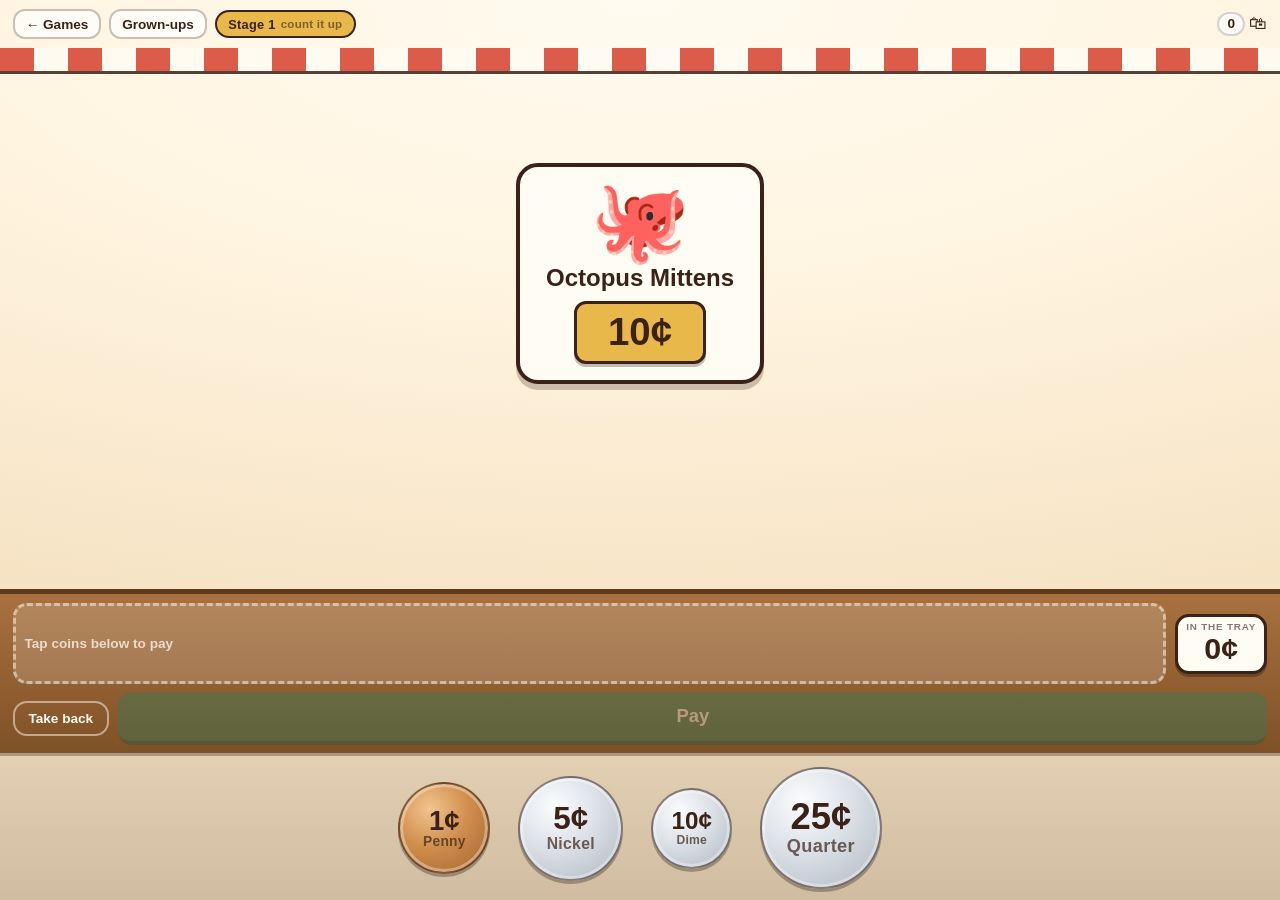
==== games/coin-shop/index.html @ e1546492 "Added coin shop game" ====
<!DOCTYPE html>
<html lang="en">
<head>
<meta charset="utf-8">
<meta name="viewport" content="width=device-width, initial-scale=1, maximum-scale=1, user-scalable=no">
<title>Coin Shop</title>
<meta name="description" content="Making amounts out of pennies, nickels, dimes and quarters.">
<link rel="icon" href="data:image/svg+xml,<svg xmlns='http://www.w3.org/2000/svg' viewBox='0 0 100 100'><text y='.9em' font-size='90'>&#129689;</text></svg>">
<script src="../../shared/storage.js"></script>
<style>
  :root{
    --wall:#FFF4E0;
    --wall-deep:#F6E3C4;
    --wood:#A9713F;
    --wood-dark:#7F5127;
    --ink:#3A2218;
    --cream:#FFFCF3;
    --pop:#D6402E;
    --green:#2E7D5B;
    --gold:#E8B84B;
    --silver:#D9DEE4;
    --copper:#C97F3E;
    --font:'Avenir Next','Futura','Trebuchet MS',Verdana,sans-serif;
  }

  *{box-sizing:border-box;-webkit-tap-highlight-color:transparent;}
  html,body{height:100%;margin:0;}
  body{
    font-family:var(--font);
    color:var(--ink);
    background:var(--wall-deep);
    overflow:hidden;
    touch-action:manipulation;
  }

  #app{
    position:relative;
    height:100dvh;
    display:flex;
    flex-direction:column;
    background:
      radial-gradient(120% 70% at 50% 0%, #FFFBF0 0%, var(--wall) 46%, var(--wall-deep) 100%);
  }

  /* ---------- shared bits ---------- */
  .btn{
    font-family:var(--font);font-size:1.05rem;font-weight:700;
    color:var(--cream);background:var(--green);
    border:none;border-bottom:4px solid rgba(0,0,0,.28);
    border-radius:14px;padding:.75em 1.5em;cursor:pointer;
  }
  .btn:active{transform:translateY(2px);border-bottom-width:2px;}
  .btn:disabled{opacity:.4;cursor:default;transform:none;}
  .btn.quiet{
    background:transparent;color:var(--ink);
    border:2px solid rgba(58,34,24,.35);border-bottom-width:2px;
  }
  .btn.danger{background:var(--pop);}
  .btn:focus-visible,.coin:focus-visible,.seg button:focus-visible{
    outline:4px solid var(--gold);outline-offset:3px;
  }

  /* ---------- top bar ---------- */
  #bar{
    display:flex;align-items:center;gap:.5rem;
    padding:.55rem .8rem;flex:none;
  }
  #bar a,#bar button.chip{
    background:rgba(255,255,255,.7);border:2px solid rgba(58,34,24,.28);
    color:var(--ink);border-radius:12px;padding:.42em .8em;
    font-family:var(--font);font-size:.85rem;font-weight:700;
    text-decoration:none;white-space:nowrap;cursor:pointer;
  }
  #stageChip{
    background:var(--gold);border:2px solid var(--ink);
    border-radius:999px;padding:.35em .9em;
    font-size:.8rem;font-weight:800;letter-spacing:.02em;
    display:flex;align-items:center;gap:.4em;
  }
  #stageChip i{font-style:normal;opacity:.6;font-size:.72rem;}
  #bag{
    margin-left:auto;display:flex;align-items:center;gap:.25rem;
    font-size:1.1rem;line-height:1;
  }
  #bagCount{
    font-size:.85rem;font-weight:800;
    background:rgba(255,255,255,.75);border-radius:999px;
    padding:.25em .6em;border:2px solid rgba(58,34,24,.2);
  }
  #bagItems{letter-spacing:-.15em;opacity:.9;}

  /* ---------- shop ---------- */
  #shop{
    position:relative;flex:1;min-height:0;
    display:flex;flex-direction:column;align-items:center;justify-content:center;
    gap:.5rem;padding:.2rem 1rem .6rem;
  }
  #awning{
    position:absolute;top:0;left:0;right:0;height:26px;flex:none;
    background:repeating-linear-gradient(90deg,var(--pop) 0 34px,var(--cream) 34px 68px);
    border-bottom:3px solid var(--ink);
    opacity:.85;
  }
  #item{
    background:var(--cream);
    border:4px solid var(--ink);
    border-radius:22px;
    box-shadow:0 6px 0 rgba(58,34,24,.25);
    padding:.7rem 1.6rem 1rem;
    display:flex;flex-direction:column;align-items:center;gap:.1rem;
    position:relative;max-width:min(92vw,460px);
    cursor:pointer;
  }
  #item.pop{animation:pop .4s ease;}
  #item.bought{animation:bought .7s cubic-bezier(.4,0,.2,1) forwards;}
  #itemEmoji{font-size:clamp(3rem,13vw,5rem);line-height:1.05;}
  #itemName{
    font-size:clamp(1.05rem,4vw,1.5rem);font-weight:800;
    text-align:center;line-height:1.15;
  }
  #priceTag{
    margin-top:.45rem;
    background:var(--gold);border:3px solid var(--ink);
    border-radius:12px;padding:.2em .8em;
    font-size:clamp(1.6rem,6.5vw,2.4rem);font-weight:800;line-height:1.1;
    box-shadow:0 3px 0 rgba(58,34,24,.3);
  }
  #keeper{
    font-size:.92rem;font-weight:600;color:rgba(58,34,24,.65);
    text-align:center;max-width:32ch;min-height:1.3em;
  }
  #feedback{
    font-size:clamp(.95rem,3.4vw,1.15rem);font-weight:800;
    text-align:center;min-height:2.6em;max-width:34ch;line-height:1.3;
    display:flex;align-items:center;
  }
  #feedback.good{color:var(--green);}
  #feedback.miss{color:var(--pop);}

  @keyframes pop{0%{transform:scale(.86);opacity:0;}60%{transform:scale(1.04);}100%{transform:none;opacity:1;}}
  @keyframes bought{to{transform:translate(38vw,-42vh) scale(.18) rotate(12deg);opacity:0;}}

  /* ---------- counter ---------- */
  #counter{
    flex:none;
    background:linear-gradient(var(--wood) 0%, var(--wood-dark) 100%);
    border-top:5px solid #5E3A1B;
    padding:.6rem .8rem .5rem;
    display:flex;flex-direction:column;gap:.45rem;
  }
  #trayRow{display:flex;align-items:center;gap:.6rem;}
  #tray{
    --unit:clamp(34px,8.6vw,54px);
    flex:1;min-height:calc(var(--unit) * 1.5);
    display:flex;flex-wrap:wrap;align-content:center;gap:5px;
    background:rgba(255,255,255,.16);
    border:3px dashed rgba(255,252,243,.5);
    border-radius:14px;padding:6px;
  }
  #tray.shake{animation:shake .4s ease;}
  #tray.empty::before{
    content:"Tap coins below to pay";
    color:rgba(255,252,243,.75);font-size:.85rem;font-weight:700;
    padding:.4em .2em;
  }
  @keyframes shake{
    0%,100%{transform:translateX(0);}
    25%{transform:translateX(-8px);}60%{transform:translateX(8px);}
  }

  #totalBox{
    flex:none;min-width:5.2em;text-align:center;
    background:var(--cream);border:3px solid var(--ink);border-radius:14px;
    padding:.25em .5em .35em;box-shadow:0 3px 0 rgba(0,0,0,.28);
  }
  #totalBox small{display:block;font-size:.62rem;font-weight:800;letter-spacing:.08em;opacity:.6;}
  #totalNum{font-size:clamp(1.3rem,5vw,1.9rem);font-weight:800;line-height:1.1;}
  #totalBox.hidden #totalNum{color:rgba(58,34,24,.35);}
  #totalBox.flash{animation:flash .5s ease;}
  @keyframes flash{0%,100%{background:var(--cream);}40%{background:var(--gold);}}

  #actions{display:flex;align-items:center;gap:.6rem;}
  #payBtn{flex:1;font-size:1.15rem;}
  #clearBtn{font-size:.85rem;padding:.6em 1em;color:var(--cream);border-color:rgba(255,252,243,.5);}

  /* ---------- coins ---------- */
  .coin{
    --d:1;
    width:calc(var(--d) * var(--unit));
    height:calc(var(--d) * var(--unit));
    flex:none;padding:0;cursor:pointer;
    border-radius:50%;
    border:2px solid rgba(58,34,24,.55);
    display:flex;flex-direction:column;align-items:center;justify-content:center;
    font-family:var(--font);color:var(--ink);
    box-shadow:0 3px 0 rgba(0,0,0,.28), inset 0 0 0 3px rgba(255,255,255,.35);
    transition:transform .12s ease;
  }
  .coin:active{transform:translateY(2px) scale(.96);}
  .coin .val{font-weight:800;font-size:calc(var(--d) * var(--unit) * .3);line-height:1;}
  .coin .nm{font-weight:700;font-size:calc(var(--d) * var(--unit) * .15);opacity:.7;letter-spacing:.02em;}
  .coin.silver{background:radial-gradient(circle at 34% 28%, #FBFCFD 0%, #DDE2E8 42%, #AEB6BF 100%);}
  .coin.copper{background:radial-gradient(circle at 34% 28%, #F2C48E 0%, #D08F4E 44%, #A4632C 100%);}
  .coin.drop{animation:drop .28s cubic-bezier(.2,1.4,.5,1);}
  .coin.pulse{animation:pulse 1s ease infinite;}
  .coin.paid{animation:paid .5s ease forwards;}
  @keyframes drop{from{transform:translateY(-26px) scale(.7);opacity:0;}to{transform:none;opacity:1;}}
  @keyframes pulse{
    0%,100%{box-shadow:0 3px 0 rgba(0,0,0,.28), inset 0 0 0 3px rgba(255,255,255,.35), 0 0 0 0 rgba(232,184,75,.9);}
    50%{box-shadow:0 3px 0 rgba(0,0,0,.28), inset 0 0 0 3px rgba(255,255,255,.35), 0 0 0 13px rgba(232,184,75,0);}
  }
  @keyframes paid{to{transform:translate(34vw,-30vh) scale(.4);opacity:0;}}

  #rack{
    --unit:clamp(56px,14.5vw,92px);
    flex:none;
    display:flex;align-items:center;justify-content:center;
    gap:clamp(10px,3.5vw,28px);
    padding:.7rem .8rem calc(.7rem + env(safe-area-inset-bottom,0px));
    background:linear-gradient(rgba(58,34,24,.1), rgba(58,34,24,.2));
    border-top:3px solid rgba(58,34,24,.25);
  }

  /* ---------- overlay ---------- */
  #overlay{
    position:absolute;inset:0;z-index:40;display:none;
    background:rgba(58,34,24,.6);
    padding:1rem;overflow:auto;
  }
  #overlay.open{display:flex;align-items:center;justify-content:center;}
  .sheet{
    background:var(--cream);border:4px solid var(--ink);border-radius:20px;
    max-width:640px;width:100%;padding:1.2rem 1.3rem 1.3rem;
    max-height:92dvh;overflow:auto;margin:auto;
  }
  .sheet h2{margin:.1rem 0 .5rem;font-size:1.45rem;}
  .sheet h3{margin:1.2rem 0 .4rem;font-size:1rem;}
  .sheet p{margin:.35rem 0;font-size:.92rem;line-height:1.5;}
  .muted{color:rgba(58,34,24,.62);}
  .celebrate{text-align:center;}
  .celebrate .big{font-size:3.4rem;line-height:1.1;}
  .row{display:flex;align-items:center;justify-content:space-between;gap:1rem;margin:.7rem 0;font-size:.92rem;}
  .row input{
    font-family:var(--font);font-size:1.1rem;font-weight:700;width:5em;
    padding:.35em .5em;border:3px solid var(--ink);border-radius:10px;background:#fff;
  }
  .seg{display:flex;gap:6px;flex-wrap:wrap;}
  .seg button{
    font-family:var(--font);font-weight:700;font-size:.85rem;
    border:2px solid rgba(58,34,24,.35);background:#fff;color:var(--ink);
    border-radius:10px;padding:.4em .75em;cursor:pointer;
  }
  .seg button.on{background:var(--ink);color:var(--cream);}
  .stats{display:grid;grid-template-columns:repeat(auto-fit,minmax(110px,1fr));gap:8px;margin:.6rem 0;}
  .stat{background:rgba(58,34,24,.06);border-radius:12px;padding:.6em .7em;}
  .stat b{display:block;font-size:1.4rem;}
  .stat span{font-size:.75rem;font-weight:700;opacity:.65;}
  .sheet .actions{display:flex;gap:.6rem;flex-wrap:wrap;margin-top:1.2rem;}

  @media (max-height:560px){
    #itemEmoji{font-size:clamp(2.2rem,9vw,3rem);}
    #keeper{display:none;}
    #feedback{min-height:1.6em;}
  }
  @media (prefers-reduced-motion:reduce){
    *{animation:none !important;transition:none !important;}
  }
</style>
</head>
<body>
<div id="app">

  <div id="bar">
    <a href="../../">&#8592; Games</a>
    <button class="chip" id="grownups">Grown-ups</button>
    <span id="stageChip">Stage 1 <i id="stageWhat">count it up</i></span>
    <div id="bag"><span id="bagItems"></span><span id="bagCount">0</span>&#128717;</div>
  </div>

  <div id="shop">
    <div id="awning" aria-hidden="true"></div>
    <div id="item" role="button" tabindex="0" aria-live="polite">
      <span id="itemEmoji">&#129412;</span>
      <span id="itemName">Loading the shelves&hellip;</span>
      <span id="priceTag">&mdash;</span>
    </div>
    <div id="keeper"></div>
    <div id="feedback"></div>
  </div>

  <div id="counter">
    <div id="trayRow">
      <div id="tray" class="empty"></div>
      <div id="totalBox">
        <small>IN THE TRAY</small>
        <div id="totalNum">0&cent;</div>
      </div>
    </div>
    <div id="actions">
      <button class="btn quiet" id="clearBtn">Take back</button>
      <button class="btn" id="payBtn" disabled>Pay</button>
    </div>
  </div>

  <div id="rack"></div>

  <div id="overlay" aria-hidden="true"></div>
</div>

<script>
(function(){
  "use strict";

  /* ---------------- coins ---------------- */
  // d is how big the coin draws relative to the others. A nickel really is fatter
  // than a dime, and kids sort by size long before they sort by value.
  const COINS = [
    { v:1,  name:"Penny",   metal:"copper", d:1.00 },
    { v:5,  name:"Nickel",  metal:"silver", d:1.14 },
    { v:10, name:"Dime",    metal:"silver", d:0.88 },
    { v:25, name:"Quarter", metal:"silver", d:1.32 }
  ];
  const VALUES = COINS.map(c => c.v);           // low to high
  const BIG_FIRST = VALUES.slice().reverse();   // 25,10,5,1

  /* ---------------- the shelves ---------------- */
  const ITEMS = [
    ["\u{1F414}","Rubber Chicken"], ["\u{1F9E6}","One Lonely Sock"],
    ["\u{1F952}","Pickle on a Stick"], ["\u{1F9B7}","Dragon Tooth"],
    ["\u{1F9EA}","Jar of Elbow Grease"], ["\u{1F388}","Half-Flat Balloon"],
    ["\u{1F443}","Nose on a String"], ["\u{1F40C}","Racing Snail"],
    ["\u{1F9C5}","Onion Lollipop"], ["\u{1FAA8}","Pet Rock"],
    ["\u{1F9C0}","Squeaky Cheese"], ["\u{1F986}","Duck Whistle"],
    ["\u{1F3A9}","Hat for a Cat"], ["\u{1F34C}","Banana Phone"],
    ["\u{1F438}","Frog in a Box"], ["\u{1F576}","Sunglasses for Night"],
    ["\u{1FA83}","Boomerang That Stays Gone"], ["\u{1F355}","Pizza Gum"],
    ["\u{1F9F8}","Bear With No Ears"], ["\u{1FAB1}","Worm on a String"],
    ["\u{1F3BA}","Very Tiny Trumpet"], ["\u{1F9FC}","Invisible Soap"],
    ["\u{1F451}","Crown for a Hamster"], ["\u{1F996}","Dinosaur Slipper"],
    ["\u{1F36D}","Sour Everything Pop"], ["\u{1F97E}","Boot for a Bird"],
    ["\u{1FA84}","Wand (batteries extra)"], ["\u{1F9CA}","Ice Cube Collection"],
    ["\u{1F419}","Octopus Mittens"], ["\u{1F4DE}","Phone for Ghosts"],
    ["\u{1F941}","Drum That Only Squeaks"], ["\u{1F335}","Huggable Cactus"],
    ["\u{1F373}","Pancake Frisbee"], ["\u{1F9F5}","Spaghetti Shoelaces"],
    ["\u{1F987}","Bat-Shaped Umbrella"], ["\u{1F6C1}","Bathtub for One Ant"],
    ["\u{1F9E2}","Backwards Hat"], ["\u{1F36F}","Honey for Bears Only"],
    ["\u{1F9FF}","Lucky Left Shoelace"], ["\u{1F420}","Fish That Sings Off Key"]
  ];

  const LINES = [
    "That one squeaks.", "Careful — it bites. A little.",
    "Last one in the shop!", "I found it in the attic.",
    "It only works on Tuesdays.", "Sorry, it smells like bananas.",
    "That used to be much bigger.", "Excellent taste.",
    "The box is free. The box is also missing.",
    "It came from a very silly place.", "No refunds. No returns. No regrets.",
    "It hums when nobody is looking.", "I'd buy it myself, but I'm the shopkeeper."
  ];

  /* ---------------- price levels ---------------- */
  // Each level is a rung of difficulty inside whichever stage he's on.
  const LEVELS = [
    { note:"dimes and nickels, under 50¢",
      gen(){ return 5 * ri(1,10); } },
    { note:"any 5¢ step up to 95¢",
      gen(){ return 5 * ri(1,19); } },
    { note:"any amount up to 99¢, pennies included",
      gen(){ return ri(6,99); } },
    { note:"anything up to $1.99",
      gen(){ return ri(26,199); } }
  ];

  const $ = s => document.querySelector(s);
  const tray = $("#tray"), rack = $("#rack"), overlay = $("#overlay");

  const ri = (lo,hi) => lo + Math.floor(Math.random()*(hi-lo+1));
  const pick = a => a[Math.floor(Math.random()*a.length)];

  /* ---------------- storage ---------------- */
  const store = {
    mem:{}, ok:true,
    async get(k){
      try{ const r = await window.storage.get(k); return r ? JSON.parse(r.value) : null; }
      catch(e){ this.ok = false; return this.mem[k] || null; }
    },
    async set(k,v){
      this.mem[k] = v;
      try{ await window.storage.set(k, JSON.stringify(v)); }catch(e){ this.ok = false; }
    }
  };

  let S = null;
  let sessionStart = Date.now();
  let saveTimer = null;
  function save(){
    clearTimeout(saveTimer);
    saveTimer = setTimeout(() => store.set("coinshop:v1", S), 350);
  }

  function freshState(){
    return {
      stage:1,            // 1 count it up, 2 fewest coins, 3 fewest coins, no counter
      level:0,            // which rung of price difficulty
      hist:[],            // one entry per finished purchase, cleared on a stage change
      levelHist:[],       // same idea for the price rung
      stageMode:"auto",   // auto | 1 | 2 | 3
      sound:true, voice:true,
      bought:[],          // emoji of everything he's taken home
      purchases:0, attempts:0, firstTry:0, optimalPays:0,
      coinUse:{1:0,5:0,10:0,25:0},
      skipped:{5:0,10:0,25:0},   // times the tidy answer wanted this coin and he used smaller ones
      seconds:0, sessions:0,
      // the purchase in progress, so a reload doesn't lose it
      item:null, price:0, trayCoins:[], tries:0, hinted:false
    };
  }

  /* ---------------- sound ---------------- */
  let actx = null;
  function audio(){
    try{ actx = actx || new (window.AudioContext||window.webkitAudioContext)(); return actx; }
    catch(e){ return null; }
  }
  function tone(freq, dur, when, type, vol){
    if (!S || !S.sound) return;
    const a = audio(); if(!a) return;
    const o = a.createOscillator(), g = a.createGain();
    o.type = type || "triangle"; o.frequency.value = freq;
    g.gain.setValueAtTime(0.0001, a.currentTime + when);
    g.gain.exponentialRampToValueAtTime(vol || 0.16, a.currentTime + when + 0.015);
    g.gain.exponentialRampToValueAtTime(0.0001, a.currentTime + when + dur);
    o.connect(g); g.connect(a.destination);
    o.start(a.currentTime + when); o.stop(a.currentTime + when + dur + 0.05);
  }
  const clink   = v => { tone(880 + v*8, 0.07, 0, "triangle", 0.11); tone(1320 + v*8, 0.05, 0.03, "sine", 0.07); };
  const unclink = () => tone(420, 0.07, 0, "triangle", 0.09);
  const chaching= () => { tone(1046,0.1,0,"sine",0.15); tone(1568,0.1,0.08,"sine",0.15); tone(2093,0.35,0.16,"sine",0.12); };
  const buzz    = () => { tone(190,0.16,0,"square",0.09); tone(150,0.2,0.12,"square",0.09); };
  const fanfare = () => { [523,659,784,1046].forEach((f,i) => tone(f,0.28,i*0.13,"triangle",0.15)); };

  /* ---------------- voice ---------------- */
  let voice = null;
  function pickVoice(){
    try{
      const vs = speechSynthesis.getVoices().filter(v => /^en/i.test(v.lang));
      voice = vs.find(v => /female|samantha|karen|moira|zira/i.test(v.name)) || vs[0] || null;
    }catch(e){}
  }
  try{ pickVoice(); speechSynthesis.onvoiceschanged = pickVoice; }catch(e){}

  function say(text, rate){
    if (!S || !S.voice) return;
    try{
      speechSynthesis.cancel();
      const u = new SpeechSynthesisUtterance(text);
      u.rate = rate || 0.9; u.pitch = 1.05;
      if (voice) u.voice = voice;
      speechSynthesis.speak(u);
    }catch(e){}
  }

  /* ---------------- money helpers ---------------- */
  function priceText(c){
    if (c < 100) return c + "¢";
    return "$" + (c/100).toFixed(2);
  }
  function priceWords(c){
    if (c < 100) return c + " cents";
    const d = Math.floor(c/100), r = c % 100;
    return d + (d === 1 ? " dollar" : " dollars") + (r ? " and " + r + " cents" : "");
  }
  const trayTotal = () => S.trayCoins.reduce((n,c) => n + c.v, 0);

  function countsOf(list){
    const m = {1:0,5:0,10:0,25:0};
    list.forEach(c => m[c.v]++);
    return m;
  }
  // With US coins, grabbing the biggest that fits always gives the fewest coins,
  // so this doubles as "the tidy answer".
  function greedy(cents){
    const m = {1:0,5:0,10:0,25:0};
    let left = cents;
    BIG_FIRST.forEach(v => { m[v] = Math.floor(left / v); left -= m[v] * v; });
    return m;
  }
  function isOptimal(){
    const mine = countsOf(S.trayCoins), best = greedy(S.price);
    return VALUES.every(v => mine[v] === best[v]);
  }
  const coinName = v => COINS.find(c => c.v === v).name;

  /* ---------------- drawing ---------------- */
  function coinEl(v, forTray){
    const c = COINS.find(x => x.v === v);
    const b = document.createElement("button");
    b.type = "button";
    b.className = "coin " + c.metal;
    b.style.setProperty("--d", c.d);
    b.dataset.v = v;
    b.setAttribute("aria-label", c.name + ", " + v + " cents");
    b.innerHTML = '<span class="val">' + v + "¢</span>" +
                  (forTray ? "" : '<span class="nm">' + c.name + "</span>");
    return b;
  }

  function renderRack(){
    rack.innerHTML = "";
    COINS.forEach(c => {
      const b = coinEl(c.v, false);
      b.addEventListener("click", () => addCoin(c.v));
      rack.appendChild(b);
    });
  }

  function renderTray(animateLast){
    tray.innerHTML = "";
    tray.classList.toggle("empty", S.trayCoins.length === 0);
    S.trayCoins.forEach((c,i) => {
      const b = coinEl(c.v, true);
      if (animateLast && i === S.trayCoins.length - 1) b.classList.add("drop");
      b.title = "Take it back";
      b.addEventListener("click", () => removeCoin(c.id));
      tray.appendChild(b);
    });
    renderTotal();
    $("#payBtn").disabled = S.trayCoins.length === 0;
  }

  function renderTotal(reveal){
    const box = $("#totalBox"), num = $("#totalNum");
    const hide = (S.stage >= 3) && !reveal;
    box.classList.toggle("hidden", hide);
    num.textContent = hide ? "?" : priceText(trayTotal());
  }

  function renderBag(){
    $("#bagCount").textContent = S.bought.length;
    $("#bagItems").textContent = S.bought.slice(-6).join("");
  }

  const STAGE_WHAT = { 1:"count it up", 2:"fewest coins", 3:"in your head" };
  function renderStage(){
    $("#stageChip").innerHTML = "Stage " + S.stage + ' <i>' + STAGE_WHAT[S.stage] + "</i>";
  }

  function feedback(msg, kind){
    const f = $("#feedback");
    f.textContent = msg || "";
    f.className = kind || "";
  }

  /* ---------------- a new customer turn ---------------- */
  function newItem(announce){
    const it = pick(ITEMS.filter(x => !S.item || x[1] !== S.item[1]));
    S.item = it;
    S.price = LEVELS[S.level].gen();
    S.trayCoins = [];
    S.tries = 0;
    S.hinted = false;

    const card = $("#item");
    card.classList.remove("bought");
    card.classList.remove("pop"); void card.offsetWidth; card.classList.add("pop");
    $("#itemEmoji").textContent = it[0];
    $("#itemName").textContent = it[1];
    $("#priceTag").textContent = priceText(S.price);
    $("#keeper").textContent = S.levelNote
      ? "I just put out the pricier stuff."
      : (Math.random() < 0.6 ? pick(LINES) : "");
    S.levelNote = false;
    feedback(S.stage >= 2 ? "Pay with the fewest coins you can." : "", "");

    renderTray();
    clearHints();
    if (announce !== false) setTimeout(() => say(it[1] + ". " + priceWords(S.price) + "."), 260);
    save();
  }

  /* ---------------- the tray ---------------- */
  let coinId = 0;
  function addCoin(v){
    if (S.locked) return;
    if (S.trayCoins.length >= 40){
      tray.classList.remove("shake"); void tray.offsetWidth; tray.classList.add("shake");
      return;
    }
    S.trayCoins.push({ id: ++coinId, v:v });
    clink(v);
    renderTray(true);
    clearHints();
    save();
  }
  function removeCoin(id){
    if (S.locked) return;
    S.trayCoins = S.trayCoins.filter(c => c.id !== id);
    unclink();
    renderTray();
    clearHints();
    save();
  }
  function clearTray(){
    if (S.locked || !S.trayCoins.length) return;
    S.trayCoins = [];
    unclink();
    renderTray();
    clearHints();
    save();
  }

  /* ---------------- hints ---------------- */
  function clearHints(){
    document.querySelectorAll(".coin.pulse").forEach(c => c.classList.remove("pulse"));
  }
  function pulseRack(v){
    clearHints();
    const el = [...rack.children].find(c => +c.dataset.v === v);
    if (el) el.classList.add("pulse");
  }
  // Point at one coin, not the whole answer. Which coin depends on where he is.
  function hint(){
    const total = trayTotal(), left = S.price - total;
    if (left > 0){
      const v = BIG_FIRST.find(v => v <= left) || 1;
      pulseRack(v);
      return "You need " + priceText(left) + " more. Try a " + coinName(v).toLowerCase() + ".";
    }
    if (left < 0){
      tray.classList.remove("shake"); void tray.offsetWidth; tray.classList.add("shake");
      return "That's " + priceText(-left) + " too much. Tap a coin in the tray to take it back.";
    }
    // Right money, too many coins: name the biggest one he's short on.
    const mine = countsOf(S.trayCoins), best = greedy(S.price);
    const v = BIG_FIRST.find(v => mine[v] < best[v]);
    if (v){
      pulseRack(v);
      return "Start with " + (best[v] > 1 ? best[v] + " " + coinName(v).toLowerCase() + "s" : "a " + coinName(v).toLowerCase()) +
             " — the big coins first.";
    }
    return "So close — try swapping some small coins for a bigger one.";
  }

  /* ---------------- paying ---------------- */
  function pay(){
    if (S.locked || !S.trayCoins.length) return;
    const total = trayTotal();
    const exact = total === S.price;
    const opt = isOptimal();
    const needOpt = S.stage >= 2;
    S.tries++;
    S.attempts++;

    if (exact && (!needOpt || opt)) return succeed(opt);

    buzz();
    renderTotal(true);                       // stage 3 gets a peek at what he handed over
    $("#totalBox").classList.remove("flash"); void $("#totalBox").offsetWidth;
    $("#totalBox").classList.add("flash");

    let msg;
    if (!exact){
      const diff = S.price - total;
      msg = "That's " + priceText(total) + ". " + S.item[1] + " costs " + priceText(S.price) + " — " +
            (diff > 0 ? priceText(diff) + " short." : priceText(-diff) + " too much.");
      say(diff > 0 ? "Not enough yet." : "That's too much.");
    } else {
      const best = greedy(S.price);
      const n = VALUES.reduce((a,v) => a + best[v], 0);
      msg = "That's the right amount! Now do it with only " + n + " coin" + (n === 1 ? "" : "s") + ".";
      say("Right amount. Now use fewer coins.");
    }

    if (S.tries >= 2){
      msg += " " + hint();
      S.hinted = true;
    }
    feedback(msg, "miss");
    setTimeout(() => renderTotal(), 1600);
    save();
  }

  function succeed(opt){
    S.locked = true;
    chaching();
    const clean = S.tries === 1 && !S.hinted;

    S.purchases++;
    if (clean) S.firstTry++;
    if (opt) S.optimalPays++;
    countTheCoins(opt);

    S.bought.push(S.item[0]);
    if (S.bought.length > 60) S.bought = S.bought.slice(-60);
    S.hist.push({ stage:S.stage, clean:clean, optimal:opt });
    S.levelHist.push({ level:S.level, clean:clean });
    if (S.hist.length > 40) S.hist = S.hist.slice(-40);
    if (S.levelHist.length > 40) S.levelHist = S.levelHist.slice(-40);

    renderTotal(true);
    feedback(praise(opt, clean), "good");
    say(pick(["Thank you!","Sold!","Perfect.","Here you go!"]), 1);

    [...tray.children].forEach((c,i) => setTimeout(() => c.classList.add("paid"), i * 55));
    $("#item").classList.add("bought");

    setTimeout(() => {
      S.trayCoins = [];
      renderBag();
      considerLevel();
      const moved = considerStage();
      if (!moved){ S.locked = false; newItem(); }
      save();
    }, 1250);
  }

  function praise(opt, clean){
    const coins = S.trayCoins.length;
    if (S.stage === 1 && opt && clean) return "Sold! And you used the fewest coins possible — nice.";
    if (clean && coins <= 2) return "Sold! Just " + coins + " coin" + (coins===1?"":"s") + ". Very tidy.";
    if (clean) return pick(["Sold! Exactly right.","Perfect — that's " + priceText(S.price) + ".","Sold! Straight to the bag."]);
    return "Got there! That's " + priceText(S.price) + ".";
  }

  // Which coins is he actually reaching for, and which does he walk past?
  function countTheCoins(opt){
    const mine = countsOf(S.trayCoins), best = greedy(S.price);
    VALUES.forEach(v => S.coinUse[v] += mine[v]);
    if (!opt){
      [25,10,5].forEach(v => { if (mine[v] < best[v]) S.skipped[v]++; });
    }
  }

  /* ---------------- moving him along ---------------- */
  // Difficulty inside a stage: how hard the prices are.
  function considerLevel(){
    const recent = S.levelHist.filter(h => h.level === S.level).slice(-6);
    if (recent.length < 6) return false;
    const clean = recent.filter(r => r.clean).length;
    if (clean >= 5 && S.level < LEVELS.length - 1){
      S.level++; S.levelHist = [];
      S.levelNote = true;   // the shopkeeper mentions it on the next item
      return false;  // not worth an overlay; the prices speak for themselves
    }
    if (clean <= 2 && S.level > 0){
      S.level--; S.levelHist = [];
    }
    return false;
  }

  // Stage: what the game is actually asking of him.
  function considerStage(){
    if (S.stageMode !== "auto") return false;
    const recent = S.hist.filter(h => h.stage === S.stage);
    const last8 = recent.slice(-8);

    if (S.stage < 3 && last8.length >= 8){
      if (S.stage === 1){
        // Ready when paying is easy AND he's started reaching for big coins on his own.
        const clean = last8.filter(r => r.clean).length;
        const tidy  = last8.filter(r => r.optimal).length;
        if (clean >= 7 && tidy >= 5) return promote(2);
      } else {
        const clean = last8.filter(r => r.clean && r.optimal).length;
        if (clean >= 7) return promote(3);
      }
    }

    if (S.stage > 1){
      const last6 = recent.slice(-6);
      if (last6.length >= 6 && last6.filter(r => r.clean).length <= 2) return demote();
    }
    return false;
  }

  function promote(to){
    S.stage = to; S.hist = [];
    renderStage(); save();
    fanfare();
    const copy = to === 2
      ? { emoji:"\u{1F947}", head:"Shop Helper!",
          body:"You can count coins now. New rule at this counter: pay with the <b>fewest coins</b> you can. " +
               "Two dimes and a nickel is right — but one quarter is tidier.",
          voice:"You earned a badge! Now pay with the fewest coins you can." }
      : { emoji:"\u{1F9E0}", head:"Money Brain!",
          body:"You've got this. The coin counter is switching <b>off</b> — you'll add it up in your head now. " +
               "Still the fewest coins.",
          voice:"You earned a badge! Now you count in your head." };
    celebrate(copy);
    return true;
  }

  function demote(){
    S.stage = Math.max(1, S.stage - 1); S.hist = [];
    renderStage(); save();
    celebrate({
      emoji:"\u{1F9EE}", head:"Let's use the counter again",
      body:"Those last few were tricky, so the coin counter is back on for a while. " +
           "It'll switch off again once these feel easy.",
      voice:"Let's use the coin counter again for a bit."
    });
    return true;
  }

  function celebrate(c){
    S.locked = true;
    overlay.innerHTML =
      '<div class="sheet celebrate">' +
        '<div class="big">' + c.emoji + "</div>" +
        "<h2>" + c.head + "</h2>" +
        "<p>" + c.body + "</p>" +
        '<div class="actions" style="justify-content:center">' +
          '<button class="btn" id="goOn">Back to the shop</button>' +
        "</div></div>";
    overlay.classList.add("open");
    say(c.voice, 0.95);
    $("#goOn").focus();
    $("#goOn").onclick = () => { closeOverlay(); newItem(); };
  }

  function closeOverlay(){
    overlay.classList.remove("open");
    overlay.innerHTML = "";
    S.locked = false;
  }

  /* ---------------- grown-ups ---------------- */
  function gate(){
    S.locked = true;
    const a = ri(3,9), b = ri(3,9);
    overlay.innerHTML =
      '<div class="sheet">' +
        "<h2>Grown-ups only</h2>" +
        '<p class="muted">Quick check so this stays your page: what is ' + a + " × " + b + "?</p>" +
        '<div class="row" style="justify-content:flex-start">' +
          '<input id="gateIn" inputmode="numeric" autocomplete="off">' +
          '<button class="btn" id="gateGo">Open</button>' +
          '<button class="btn quiet" id="gateNo">Back</button>' +
        "</div>" +
        '<p id="gateMsg" class="muted"></p>' +
      "</div>";
    overlay.classList.add("open");
    $("#gateIn").focus();
    $("#gateNo").onclick = closeOverlay;
    $("#gateGo").onclick = () => {
      if (+$("#gateIn").value === a*b) panel();
      else { $("#gateMsg").textContent = "Not quite — try again."; $("#gateIn").value = ""; $("#gateIn").focus(); }
    };
    $("#gateIn").onkeydown = e => { if (e.key === "Enter") $("#gateGo").click(); };
  }

  function panel(){
    const firstPct = S.purchases ? Math.round(S.firstTry / S.purchases * 100) : 0;
    const tidyPct  = S.purchases ? Math.round(S.optimalPays / S.purchases * 100) : 0;
    const mins = Math.round((S.seconds + (Date.now()-sessionStart)/1000) / 60);
    const stageBlurb = {
      1:"Any coins that add up. The counter shows the running total.",
      2:"The total still shows, but he has to find the fewest coins — the swap from “five nickels” to “a quarter.”",
      3:"Same rule, no counter. He's adding coins in his head before he hands them over."
    }[S.stage];

    let html =
      '<div class="sheet">' +
      "<h2>How he’s doing</h2>" +
      '<p class="muted">All of this comes from ordinary play — nothing here is a test.</p>' +
      '<div class="stats">' +
        "<div class=\"stat\"><b>" + S.purchases + "</b><span>Things bought</span></div>" +
        "<div class=\"stat\"><b>" + firstPct + "%</b><span>Paid first try</span></div>" +
        "<div class=\"stat\"><b>" + tidyPct + "%</b><span>Fewest coins</span></div>" +
        "<div class=\"stat\"><b>" + mins + "</b><span>Minutes played</span></div>" +
      "</div>" +
      "<h3>Stage " + S.stage + " — " + STAGE_WHAT[S.stage] + "</h3>" +
      "<p>" + stageBlurb + "</p>" +
      '<p class="muted">Prices right now: ' + LEVELS[S.level].note + ". That rung moves on its own too — " +
      "five clean buys out of six and the prices step up, two out of six and they step back down.</p>";

    // Which coins he actually uses.
    const used = VALUES.reduce((a,v) => a + S.coinUse[v], 0);
    html += "<h3>Coins he reaches for</h3>";
    if (used < 12){
      html += '<p class="muted">Not enough shopping yet. After a dozen or so purchases this shows which coins he trusts.</p>';
    } else {
      html += '<p>' + BIG_FIRST.map(v =>
        coinName(v) + "s: " + Math.round(S.coinUse[v]/used*100) + "%"
      ).join(" · ") + "</p>";
      const worst = [25,10,5].filter(v => S.skipped[v] >= 3)
        .sort((a,b) => S.skipped[b] - S.skipped[a])[0];
      if (worst){
        html += "<p>He keeps walking past the <b>" + coinName(worst).toLowerCase() + "</b> — " + S.skipped[worst] +
                " times he built the amount out of smaller coins when " + (worst === 25 ? "a quarter" : "a " + coinName(worst).toLowerCase()) +
                " would have done it. That's the usual sticking point: counting by 25s and 10s is a different skill from counting by 1s, " +
                "and real-life change is mostly quarters.</p>";
      } else {
        html += '<p class="muted">He spreads his picks sensibly across all four coins.</p>';
      }
    }

    html +=
      "<h3>Settings</h3>" +
      '<div class="row"><span>Stage<br><small class="muted">Auto moves him along on its own</small></span>' +
        '<div class="seg" id="stageSeg">' +
          '<button data-s="auto">Auto</button><button data-s="1">1</button>' +
          '<button data-s="2">2</button><button data-s="3">3</button>' +
        "</div></div>" +
      '<div class="row"><span>Price difficulty</span>' +
        '<div class="seg" id="levelSeg">' +
          LEVELS.map((l,i) => '<button data-l="' + i + '">' + (i+1) + "</button>").join("") +
        "</div></div>" +
      '<div class="row"><span>Coin sounds</span>' +
        '<div class="seg" id="soundSeg"><button data-x="1">On</button><button data-x="0">Off</button></div></div>' +
      '<div class="row"><span>Say the price out loud</span>' +
        '<div class="seg" id="voiceSeg"><button data-x="1">On</button><button data-x="0">Off</button></div></div>';

    if (!store.ok){
      html += '<p class="muted">Heads up: progress isn’t saving in this window, so these numbers cover today only.</p>';
    }

    html +=
      '<div class="actions">' +
        '<button class="btn" id="closeP">Back to the shop</button>' +
        '<button class="btn danger" id="resetP">Erase all progress</button>' +
      "</div></div>";

    overlay.innerHTML = html;
    overlay.classList.add("open");

    const mark = (sel, val) => document.querySelectorAll(sel + " button")
      .forEach(b => b.classList.toggle("on", (b.dataset.s || b.dataset.l || b.dataset.x) === String(val)));
    mark("#stageSeg", S.stageMode);
    mark("#levelSeg", S.level);
    mark("#soundSeg", S.sound ? 1 : 0);
    mark("#voiceSeg", S.voice ? 1 : 0);

    $("#stageSeg").onclick = e => {
      const b = e.target.closest("button"); if(!b) return;
      S.stageMode = b.dataset.s;
      if (S.stageMode !== "auto") S.stage = +S.stageMode;
      S.hist = []; renderStage(); save(); mark("#stageSeg", S.stageMode);
    };
    $("#levelSeg").onclick = e => {
      const b = e.target.closest("button"); if(!b) return;
      S.level = +b.dataset.l; S.levelHist = []; save(); mark("#levelSeg", S.level);
    };
    $("#soundSeg").onclick = e => {
      const b = e.target.closest("button"); if(!b) return;
      S.sound = b.dataset.x === "1"; save(); mark("#soundSeg", S.sound ? 1 : 0);
    };
    $("#voiceSeg").onclick = e => {
      const b = e.target.closest("button"); if(!b) return;
      S.voice = b.dataset.x === "1"; save(); mark("#voiceSeg", S.voice ? 1 : 0);
    };
    $("#closeP").onclick = () => { closeOverlay(); renderTotal(); newItem(false); };
    $("#resetP").onclick = async () => {
      if (!confirm("Erase his saved progress and start over?")) return;
      S = freshState(); S.sessions = 1;
      await store.set("coinshop:v1", S);
      renderStage(); renderBag(); closeOverlay(); newItem();
    };
  }

  /* ---------------- wiring ---------------- */
  $("#payBtn").addEventListener("click", () => { audio(); pay(); });
  $("#clearBtn").addEventListener("click", clearTray);
  $("#grownups").addEventListener("click", gate);
  $("#item").addEventListener("click", () => { if (S && S.item) say(S.item[1] + ". " + priceWords(S.price) + "."); });
  $("#item").addEventListener("keydown", e => {
    if (e.key === "Enter" || e.key === " "){ e.preventDefault(); $("#item").click(); }
  });

  document.addEventListener("keydown", e => {
    if (!S || overlay.classList.contains("open")) return;
    if (e.key === "1") addCoin(1);
    else if (e.key === "5") addCoin(5);
    else if (e.key === "d" || e.key === "D") addCoin(10);
    else if (e.key === "q" || e.key === "Q") addCoin(25);
    else if (e.key === "Backspace"){ e.preventDefault(); if (S.trayCoins.length) removeCoin(S.trayCoins[S.trayCoins.length-1].id); }
    else if (e.key === "Enter") pay();
  });

  setInterval(() => { if (S) { S.seconds += 15; save(); } }, 15000);
  window.addEventListener("beforeunload", () => {
    if (S) store.set("coinshop:v1", S);
  });

  /* ---------------- boot ---------------- */
  (async function boot(){
    const saved = await store.get("coinshop:v1");
    S = saved && saved.coinUse ? Object.assign(freshState(), saved) : freshState();
    S.locked = false;
    S.sessions = (S.sessions || 0) + 1;
    sessionStart = Date.now();

    renderRack(); renderStage(); renderBag();

    if (S.item && S.price){
      // pick up exactly where he put the tray down
      S.trayCoins.forEach(c => { c.id = ++coinId; });
      $("#itemEmoji").textContent = S.item[0];
      $("#itemName").textContent = S.item[1];
      $("#priceTag").textContent = priceText(S.price);
      $("#keeper").textContent = "Welcome back.";
      feedback(S.stage >= 2 ? "Pay with the fewest coins you can." : "", "");
      renderTray();
    } else {
      newItem(false);
    }
    save();
  })();

})();
</script>
</body>
</html>
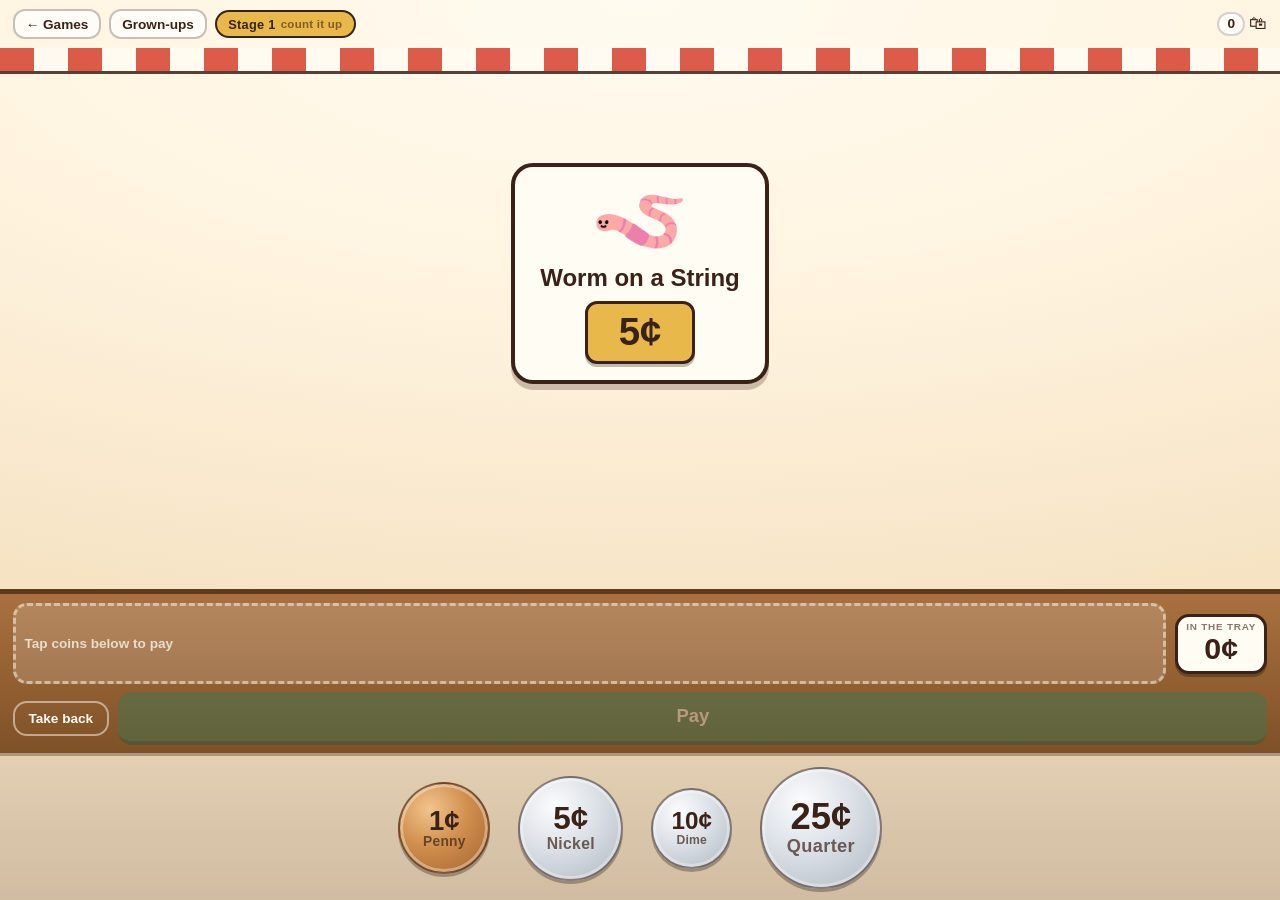
==== commit 7e0316b6: "Refactored many shared functionality sets between games" ====
--- a/games/coin-shop/index.html
+++ b/games/coin-shop/index.html
@@ -7,6 +7,9 @@
 <meta name="description" content="Making amounts out of pennies, nickels, dimes and quarters.">
 <link rel="icon" href="data:image/svg+xml,<svg xmlns='http://www.w3.org/2000/svg' viewBox='0 0 100 100'><text y='.9em' font-size='90'>&#129689;</text></svg>">
 <script src="../../shared/storage.js"></script>
+<script src="../../shared/kit.js"></script>
+<script src="../../shared/grownups.js"></script>
+<link rel="stylesheet" href="../../shared/kit.css">
 <style>
   :root{
     --wall:#FFF4E0;
@@ -21,6 +24,21 @@
     --silver:#D9DEE4;
     --copper:#C97F3E;
     --font:'Avenir Next','Futura','Trebuchet MS',Verdana,sans-serif;
+
+    /* the shared grown-ups panel, in this shop's colours */
+    --kit-font:var(--font);
+    --kit-ink:var(--ink);
+    --kit-muted:rgba(58,34,24,.62);
+    --kit-paper:var(--cream);
+    --kit-line:var(--ink);
+    --kit-tile:rgba(58,34,24,.06);
+    --kit-accent:var(--green);
+    --kit-accent-ink:var(--cream);
+    --kit-danger:var(--pop);
+    --kit-danger-ink:var(--cream);
+    --kit-scrim:rgba(58,34,24,.6);
+    --kit-focus:var(--gold);
+    --kit-radius:20px;
   }
 
   *{box-sizing:border-box;-webkit-tap-highlight-color:transparent;}
@@ -56,7 +74,7 @@
     border:2px solid rgba(58,34,24,.35);border-bottom-width:2px;
   }
   .btn.danger{background:var(--pop);}
-  .btn:focus-visible,.coin:focus-visible,.seg button:focus-visible{
+  .btn:focus-visible,.coin:focus-visible{
     outline:4px solid var(--gold);outline-offset:3px;
   }
 
@@ -234,27 +252,9 @@
     max-height:92dvh;overflow:auto;margin:auto;
   }
   .sheet h2{margin:.1rem 0 .5rem;font-size:1.45rem;}
-  .sheet h3{margin:1.2rem 0 .4rem;font-size:1rem;}
   .sheet p{margin:.35rem 0;font-size:.92rem;line-height:1.5;}
-  .muted{color:rgba(58,34,24,.62);}
   .celebrate{text-align:center;}
   .celebrate .big{font-size:3.4rem;line-height:1.1;}
-  .row{display:flex;align-items:center;justify-content:space-between;gap:1rem;margin:.7rem 0;font-size:.92rem;}
-  .row input{
-    font-family:var(--font);font-size:1.1rem;font-weight:700;width:5em;
-    padding:.35em .5em;border:3px solid var(--ink);border-radius:10px;background:#fff;
-  }
-  .seg{display:flex;gap:6px;flex-wrap:wrap;}
-  .seg button{
-    font-family:var(--font);font-weight:700;font-size:.85rem;
-    border:2px solid rgba(58,34,24,.35);background:#fff;color:var(--ink);
-    border-radius:10px;padding:.4em .75em;cursor:pointer;
-  }
-  .seg button.on{background:var(--ink);color:var(--cream);}
-  .stats{display:grid;grid-template-columns:repeat(auto-fit,minmax(110px,1fr));gap:8px;margin:.6rem 0;}
-  .stat{background:rgba(58,34,24,.06);border-radius:12px;padding:.6em .7em;}
-  .stat b{display:block;font-size:1.4rem;}
-  .stat span{font-size:.75rem;font-weight:700;opacity:.65;}
   .sheet .actions{display:flex;gap:.6rem;flex-wrap:wrap;margin-top:1.2rem;}
 
   @media (max-height:560px){
@@ -373,28 +373,17 @@
   const $ = s => document.querySelector(s);
   const tray = $("#tray"), rack = $("#rack"), overlay = $("#overlay");
 
-  const ri = (lo,hi) => lo + Math.floor(Math.random()*(hi-lo+1));
-  const pick = a => a[Math.floor(Math.random()*a.length)];
-
-  /* ---------------- storage ---------------- */
-  const store = {
-    mem:{}, ok:true,
-    async get(k){
-      try{ const r = await window.storage.get(k); return r ? JSON.parse(r.value) : null; }
-      catch(e){ this.ok = false; return this.mem[k] || null; }
-    },
-    async set(k,v){
-      this.mem[k] = v;
-      try{ await window.storage.set(k, JSON.stringify(v)); }catch(e){ this.ok = false; }
-    }
-  };
+  const { ri, pick, store, say } = Kit;
 
   let S = null;
   let sessionStart = Date.now();
-  let saveTimer = null;
-  function save(){
-    clearTimeout(saveTimer);
-    saveTimer = setTimeout(() => store.set("coinshop:v1", S), 350);
+  const KEY = "coinshop:v1";
+  const save = Kit.debounce(() => store.set(KEY, S), 350);
+
+  // The persisted toggles are the source of truth; Kit just mirrors them.
+  function applySettings(){
+    Kit.sound.enabled = S.sound;
+    Kit.speech.enabled = S.voice;
   }
 
   function freshState(){
@@ -416,48 +405,12 @@
   }
 
   /* ---------------- sound ---------------- */
-  let actx = null;
-  function audio(){
-    try{ actx = actx || new (window.AudioContext||window.webkitAudioContext)(); return actx; }
-    catch(e){ return null; }
-  }
-  function tone(freq, dur, when, type, vol){
-    if (!S || !S.sound) return;
-    const a = audio(); if(!a) return;
-    const o = a.createOscillator(), g = a.createGain();
-    o.type = type || "triangle"; o.frequency.value = freq;
-    g.gain.setValueAtTime(0.0001, a.currentTime + when);
-    g.gain.exponentialRampToValueAtTime(vol || 0.16, a.currentTime + when + 0.015);
-    g.gain.exponentialRampToValueAtTime(0.0001, a.currentTime + when + dur);
-    o.connect(g); g.connect(a.destination);
-    o.start(a.currentTime + when); o.stop(a.currentTime + when + dur + 0.05);
-  }
+  const tone = Kit.tone;
   const clink   = v => { tone(880 + v*8, 0.07, 0, "triangle", 0.11); tone(1320 + v*8, 0.05, 0.03, "sine", 0.07); };
   const unclink = () => tone(420, 0.07, 0, "triangle", 0.09);
   const chaching= () => { tone(1046,0.1,0,"sine",0.15); tone(1568,0.1,0.08,"sine",0.15); tone(2093,0.35,0.16,"sine",0.12); };
   const buzz    = () => { tone(190,0.16,0,"square",0.09); tone(150,0.2,0.12,"square",0.09); };
   const fanfare = () => { [523,659,784,1046].forEach((f,i) => tone(f,0.28,i*0.13,"triangle",0.15)); };
-
-  /* ---------------- voice ---------------- */
-  let voice = null;
-  function pickVoice(){
-    try{
-      const vs = speechSynthesis.getVoices().filter(v => /^en/i.test(v.lang));
-      voice = vs.find(v => /female|samantha|karen|moira|zira/i.test(v.name)) || vs[0] || null;
-    }catch(e){}
-  }
-  try{ pickVoice(); speechSynthesis.onvoiceschanged = pickVoice; }catch(e){}
-
-  function say(text, rate){
-    if (!S || !S.voice) return;
-    try{
-      speechSynthesis.cancel();
-      const u = new SpeechSynthesisUtterance(text);
-      u.rate = rate || 0.9; u.pitch = 1.05;
-      if (voice) u.voice = voice;
-      speechSynthesis.speak(u);
-    }catch(e){}
-  }
 
   /* ---------------- money helpers ---------------- */
   function priceText(c){
@@ -824,31 +777,8 @@
   }
 
   /* ---------------- grown-ups ---------------- */
-  function gate(){
-    S.locked = true;
-    const a = ri(3,9), b = ri(3,9);
-    overlay.innerHTML =
-      '<div class="sheet">' +
-        "<h2>Grown-ups only</h2>" +
-        '<p class="muted">Quick check so this stays your page: what is ' + a + " × " + b + "?</p>" +
-        '<div class="row" style="justify-content:flex-start">' +
-          '<input id="gateIn" inputmode="numeric" autocomplete="off">' +
-          '<button class="btn" id="gateGo">Open</button>' +
-          '<button class="btn quiet" id="gateNo">Back</button>' +
-        "</div>" +
-        '<p id="gateMsg" class="muted"></p>' +
-      "</div>";
-    overlay.classList.add("open");
-    $("#gateIn").focus();
-    $("#gateNo").onclick = closeOverlay;
-    $("#gateGo").onclick = () => {
-      if (+$("#gateIn").value === a*b) panel();
-      else { $("#gateMsg").textContent = "Not quite — try again."; $("#gateIn").value = ""; $("#gateIn").focus(); }
-    };
-    $("#gateIn").onkeydown = e => { if (e.key === "Enter") $("#gateGo").click(); };
-  }
-
-  function panel(){
+  // Shape and gate live in shared/grownups.js; this only supplies the content.
+  function panelConfig(){
     const firstPct = S.purchases ? Math.round(S.firstTry / S.purchases * 100) : 0;
     const tidyPct  = S.purchases ? Math.round(S.optimalPays / S.purchases * 100) : 0;
     const mins = Math.round((S.seconds + (Date.now()-sessionStart)/1000) / 60);
@@ -858,116 +788,87 @@
       3:"Same rule, no counter. He's adding coins in his head before he hands them over."
     }[S.stage];
 
-    let html =
-      '<div class="sheet">' +
-      "<h2>How he’s doing</h2>" +
-      '<p class="muted">All of this comes from ordinary play — nothing here is a test.</p>' +
-      '<div class="stats">' +
-        "<div class=\"stat\"><b>" + S.purchases + "</b><span>Things bought</span></div>" +
-        "<div class=\"stat\"><b>" + firstPct + "%</b><span>Paid first try</span></div>" +
-        "<div class=\"stat\"><b>" + tidyPct + "%</b><span>Fewest coins</span></div>" +
-        "<div class=\"stat\"><b>" + mins + "</b><span>Minutes played</span></div>" +
-      "</div>" +
-      "<h3>Stage " + S.stage + " — " + STAGE_WHAT[S.stage] + "</h3>" +
-      "<p>" + stageBlurb + "</p>" +
-      '<p class="muted">Prices right now: ' + LEVELS[S.level].note + ". That rung moves on its own too — " +
-      "five clean buys out of six and the prices step up, two out of six and they step back down.</p>";
+    const sections = [{
+      title: "Stage " + S.stage + " — " + STAGE_WHAT[S.stage],
+      html: "<p>" + stageBlurb + "</p>" +
+            '<p class="gu-muted">Prices right now: ' + LEVELS[S.level].note + ". That rung moves on its own too — " +
+            "five clean buys out of six and the prices step up, two out of six and they step back down.</p>"
+    }];
 
     // Which coins he actually uses.
     const used = VALUES.reduce((a,v) => a + S.coinUse[v], 0);
-    html += "<h3>Coins he reaches for</h3>";
+    let coins;
     if (used < 12){
-      html += '<p class="muted">Not enough shopping yet. After a dozen or so purchases this shows which coins he trusts.</p>';
+      coins = '<p class="gu-muted">Not enough shopping yet. After a dozen or so purchases this shows which coins he trusts.</p>';
     } else {
-      html += '<p>' + BIG_FIRST.map(v =>
-        coinName(v) + "s: " + Math.round(S.coinUse[v]/used*100) + "%"
-      ).join(" · ") + "</p>";
+      coins = "<p>" + BIG_FIRST.map(v => coinName(v) + "s: " + Math.round(S.coinUse[v]/used*100) + "%").join(" · ") + "</p>";
       const worst = [25,10,5].filter(v => S.skipped[v] >= 3)
         .sort((a,b) => S.skipped[b] - S.skipped[a])[0];
-      if (worst){
-        html += "<p>He keeps walking past the <b>" + coinName(worst).toLowerCase() + "</b> — " + S.skipped[worst] +
-                " times he built the amount out of smaller coins when " + (worst === 25 ? "a quarter" : "a " + coinName(worst).toLowerCase()) +
-                " would have done it. That's the usual sticking point: counting by 25s and 10s is a different skill from counting by 1s, " +
-                "and real-life change is mostly quarters.</p>";
-      } else {
-        html += '<p class="muted">He spreads his picks sensibly across all four coins.</p>';
+      coins += worst
+        ? "<p>He keeps walking past the <b>" + coinName(worst).toLowerCase() + "</b> — " + S.skipped[worst] +
+          " times he built the amount out of smaller coins when " + (worst === 25 ? "a quarter" : "a " + coinName(worst).toLowerCase()) +
+          " would have done it. That's the usual sticking point: counting by 25s and 10s is a different skill from counting by 1s, " +
+          "and real-life change is mostly quarters.</p>"
+        : '<p class="gu-muted">He spreads his picks sensibly across all four coins.</p>';
+    }
+    sections.push({ title:"Coins he reaches for", html:coins });
+
+    const onOff = [{value:"1",label:"On"},{value:"0",label:"Off"}];
+
+    return {
+      title: "How he’s doing",
+      intro: "All of this comes from ordinary play — nothing here is a test.",
+      stats: [
+        { value:S.purchases, label:"Things bought" },
+        { value:firstPct + "%", label:"Paid first try" },
+        { value:tidyPct + "%",  label:"Fewest coins" },
+        { value:mins, label:"Minutes played" }
+      ],
+      sections: sections,
+      settings: [
+        { label:"Stage", hint:"Auto moves him along on its own", value:S.stageMode,
+          options:[{value:"auto",label:"Auto"},{value:"1",label:"1"},{value:"2",label:"2"},{value:"3",label:"3"}],
+          onPick(v){
+            S.stageMode = v;
+            if (v !== "auto") S.stage = +v;
+            S.hist = []; renderStage(); save();
+          } },
+        { label:"Price difficulty", value:String(S.level),
+          options:LEVELS.map((l,i) => ({ value:String(i), label:String(i+1) })),
+          onPick(v){ S.level = +v; S.levelHist = []; save(); } },
+        { label:"Coin sounds", value:S.sound ? "1" : "0", options:onOff,
+          onPick(v){ S.sound = v === "1"; applySettings(); save(); } },
+        { label:"Say the price out loud", value:S.voice ? "1" : "0", options:onOff,
+          onPick(v){ S.voice = v === "1"; applySettings(); save(); } }
+      ],
+      footer: store.ok ? "" :
+        '<p class="gu-muted">Heads up: progress isn’t saving in this window, so these numbers cover today only.</p>',
+      closeLabel: "Back to the shop",
+      onClose(){ S.locked = false; renderTotal(); newItem(false); },
+      reset: {
+        label: "Erase all progress",
+        confirm: "Erase his saved progress and start over?",
+        run(){
+          S = freshState(); S.sessions = 1;
+          applySettings(); store.set(KEY, S);
+          renderStage(); renderBag();
+          S.locked = false; newItem();
+        }
       }
-    }
-
-    html +=
-      "<h3>Settings</h3>" +
-      '<div class="row"><span>Stage<br><small class="muted">Auto moves him along on its own</small></span>' +
-        '<div class="seg" id="stageSeg">' +
-          '<button data-s="auto">Auto</button><button data-s="1">1</button>' +
-          '<button data-s="2">2</button><button data-s="3">3</button>' +
-        "</div></div>" +
-      '<div class="row"><span>Price difficulty</span>' +
-        '<div class="seg" id="levelSeg">' +
-          LEVELS.map((l,i) => '<button data-l="' + i + '">' + (i+1) + "</button>").join("") +
-        "</div></div>" +
-      '<div class="row"><span>Coin sounds</span>' +
-        '<div class="seg" id="soundSeg"><button data-x="1">On</button><button data-x="0">Off</button></div></div>' +
-      '<div class="row"><span>Say the price out loud</span>' +
-        '<div class="seg" id="voiceSeg"><button data-x="1">On</button><button data-x="0">Off</button></div></div>';
-
-    if (!store.ok){
-      html += '<p class="muted">Heads up: progress isn’t saving in this window, so these numbers cover today only.</p>';
-    }
-
-    html +=
-      '<div class="actions">' +
-        '<button class="btn" id="closeP">Back to the shop</button>' +
-        '<button class="btn danger" id="resetP">Erase all progress</button>' +
-      "</div></div>";
-
-    overlay.innerHTML = html;
-    overlay.classList.add("open");
-
-    const mark = (sel, val) => document.querySelectorAll(sel + " button")
-      .forEach(b => b.classList.toggle("on", (b.dataset.s || b.dataset.l || b.dataset.x) === String(val)));
-    mark("#stageSeg", S.stageMode);
-    mark("#levelSeg", S.level);
-    mark("#soundSeg", S.sound ? 1 : 0);
-    mark("#voiceSeg", S.voice ? 1 : 0);
-
-    $("#stageSeg").onclick = e => {
-      const b = e.target.closest("button"); if(!b) return;
-      S.stageMode = b.dataset.s;
-      if (S.stageMode !== "auto") S.stage = +S.stageMode;
-      S.hist = []; renderStage(); save(); mark("#stageSeg", S.stageMode);
     };
-    $("#levelSeg").onclick = e => {
-      const b = e.target.closest("button"); if(!b) return;
-      S.level = +b.dataset.l; S.levelHist = []; save(); mark("#levelSeg", S.level);
-    };
-    $("#soundSeg").onclick = e => {
-      const b = e.target.closest("button"); if(!b) return;
-      S.sound = b.dataset.x === "1"; save(); mark("#soundSeg", S.sound ? 1 : 0);
-    };
-    $("#voiceSeg").onclick = e => {
-      const b = e.target.closest("button"); if(!b) return;
-      S.voice = b.dataset.x === "1"; save(); mark("#voiceSeg", S.voice ? 1 : 0);
-    };
-    $("#closeP").onclick = () => { closeOverlay(); renderTotal(); newItem(false); };
-    $("#resetP").onclick = async () => {
-      if (!confirm("Erase his saved progress and start over?")) return;
-      S = freshState(); S.sessions = 1;
-      await store.set("coinshop:v1", S);
-      renderStage(); renderBag(); closeOverlay(); newItem();
-    };
   }
 
   /* ---------------- wiring ---------------- */
-  $("#payBtn").addEventListener("click", () => { audio(); pay(); });
+  $("#payBtn").addEventListener("click", () => { Kit.audio(); pay(); });
   $("#clearBtn").addEventListener("click", clearTray);
-  $("#grownups").addEventListener("click", gate);
+  $("#grownups").addEventListener("click", () => { S.locked = true; Grownups.open(panelConfig); });
   $("#item").addEventListener("click", () => { if (S && S.item) say(S.item[1] + ". " + priceWords(S.price) + "."); });
   $("#item").addEventListener("keydown", e => {
     if (e.key === "Enter" || e.key === " "){ e.preventDefault(); $("#item").click(); }
   });
 
   document.addEventListener("keydown", e => {
-    if (!S || overlay.classList.contains("open")) return;
+    if (!S || overlay.classList.contains("open") || Grownups.isOpen()) return;
     if (e.key === "1") addCoin(1);
     else if (e.key === "5") addCoin(5);
     else if (e.key === "d" || e.key === "D") addCoin(10);
@@ -978,14 +879,15 @@
 
   setInterval(() => { if (S) { S.seconds += 15; save(); } }, 15000);
   window.addEventListener("beforeunload", () => {
-    if (S) store.set("coinshop:v1", S);
+    if (S) store.set(KEY, S);
   });
 
   /* ---------------- boot ---------------- */
   (async function boot(){
-    const saved = await store.get("coinshop:v1");
+    const saved = await store.get(KEY);
     S = saved && saved.coinUse ? Object.assign(freshState(), saved) : freshState();
     S.locked = false;
+    applySettings();
     S.sessions = (S.sessions || 0) + 1;
     sessionStart = Date.now();
 
--- a/shared/kit.css
+++ b/shared/kit.css
@@ -0,0 +1,91 @@
+/* Shared chrome for the grown-ups panel.
+   Every class here is prefixed gu- so it can't collide with a game's own CSS.
+   A game themes the panel by setting these vars in :root; the fallbacks are
+   what you get if it sets nothing. Load this BEFORE the game's own <style>,
+   so the game can override anything it wants to. */
+:root{
+  --kit-font:'Avenir Next','Futura','Trebuchet MS',Verdana,sans-serif;
+  --kit-ink:#25303A;
+  --kit-muted:#5E7080;
+  --kit-paper:#FFFCF3;
+  --kit-line:#25303A;
+  --kit-tile:rgba(37,48,58,.06);
+  --kit-accent:#2E7D5B;
+  --kit-accent-ink:#fff;
+  --kit-danger:#D6402E;
+  --kit-danger-ink:#fff;
+  --kit-scrim:rgba(20,26,32,.6);
+  --kit-focus:#E8B84B;
+  --kit-on:var(--kit-ink);          /* the chosen button in a settings row */
+  --kit-on-ink:var(--kit-paper);
+  --kit-radius:18px;
+}
+
+.gu-overlay{
+  position:fixed;inset:0;z-index:999;display:none;
+  background:var(--kit-scrim);
+  padding:1rem;overflow:auto;
+  font-family:var(--kit-font);color:var(--kit-ink);
+}
+.gu-overlay.open{display:flex;align-items:center;justify-content:center;}
+
+.gu-sheet{
+  background:var(--kit-paper);
+  border:4px solid var(--kit-line);
+  border-radius:var(--kit-radius);
+  width:100%;max-width:640px;margin:auto;
+  padding:1.2rem 1.3rem 1.3rem;
+  max-height:92dvh;overflow:auto;
+  font-size:.95rem;line-height:1.5;
+}
+.gu-sheet h2{margin:.1rem 0 .45rem;font-size:1.45rem;line-height:1.15;}
+.gu-sheet h3{margin:1.25rem 0 .4rem;font-size:1rem;}
+.gu-sheet p{margin:.35rem 0;}
+.gu-muted{color:var(--kit-muted);}
+
+.gu-stats{display:grid;grid-template-columns:repeat(auto-fit,minmax(112px,1fr));gap:8px;margin:.7rem 0 .2rem;}
+.gu-stat{background:var(--kit-tile);border-radius:12px;padding:.6em .7em;}
+.gu-stat b{display:block;font-size:1.4rem;line-height:1.15;}
+.gu-stat span{font-size:.75rem;font-weight:700;color:var(--kit-muted);}
+
+.gu-row{
+  display:flex;align-items:center;justify-content:space-between;
+  gap:1rem;margin:.7rem 0;
+}
+.gu-row > span{flex:1;}
+.gu-hint{display:block;font-size:.8rem;color:var(--kit-muted);margin-top:.15em;}
+
+.gu-seg{display:flex;gap:6px;flex-wrap:wrap;}
+.gu-seg button{
+  font-family:var(--kit-font);font-weight:700;font-size:.85rem;
+  border:2px solid rgba(37,48,58,.35);background:#fff;color:var(--kit-ink);
+  border-radius:10px;padding:.4em .75em;cursor:pointer;
+}
+.gu-seg button.on{background:var(--kit-on);color:var(--kit-on-ink);}
+
+.gu-gate{display:flex;align-items:center;gap:.6rem;flex-wrap:wrap;margin:.6rem 0;}
+.gu-gate input{
+  font-family:var(--kit-font);font-size:1.15rem;font-weight:700;
+  width:5em;padding:.35em .5em;text-align:center;
+  border:3px solid var(--kit-line);border-radius:10px;background:#fff;color:var(--kit-ink);
+}
+
+.gu-actions{display:flex;gap:.6rem;flex-wrap:wrap;margin-top:1.2rem;}
+
+/* Structure only. A game's own .btn rules load later and win on colour,
+   so the panel's buttons look like the rest of that game. */
+.gu-btn{
+  font-family:var(--kit-font);font-size:1rem;font-weight:700;
+  background:var(--kit-accent);color:var(--kit-accent-ink);
+  border:none;border-bottom:4px solid rgba(0,0,0,.28);
+  border-radius:14px;padding:.7em 1.4em;cursor:pointer;
+}
+.gu-btn:active{transform:translateY(2px);border-bottom-width:2px;}
+.gu-btn.gu-danger{background:var(--kit-danger);color:var(--kit-danger-ink);}
+.gu-btn:focus-visible,.gu-seg button:focus-visible,.gu-gate input:focus-visible{
+  outline:4px solid var(--kit-focus);outline-offset:3px;
+}
+
+@media (prefers-reduced-motion:reduce){
+  .gu-overlay *{animation:none !important;transition:none !important;}
+}
